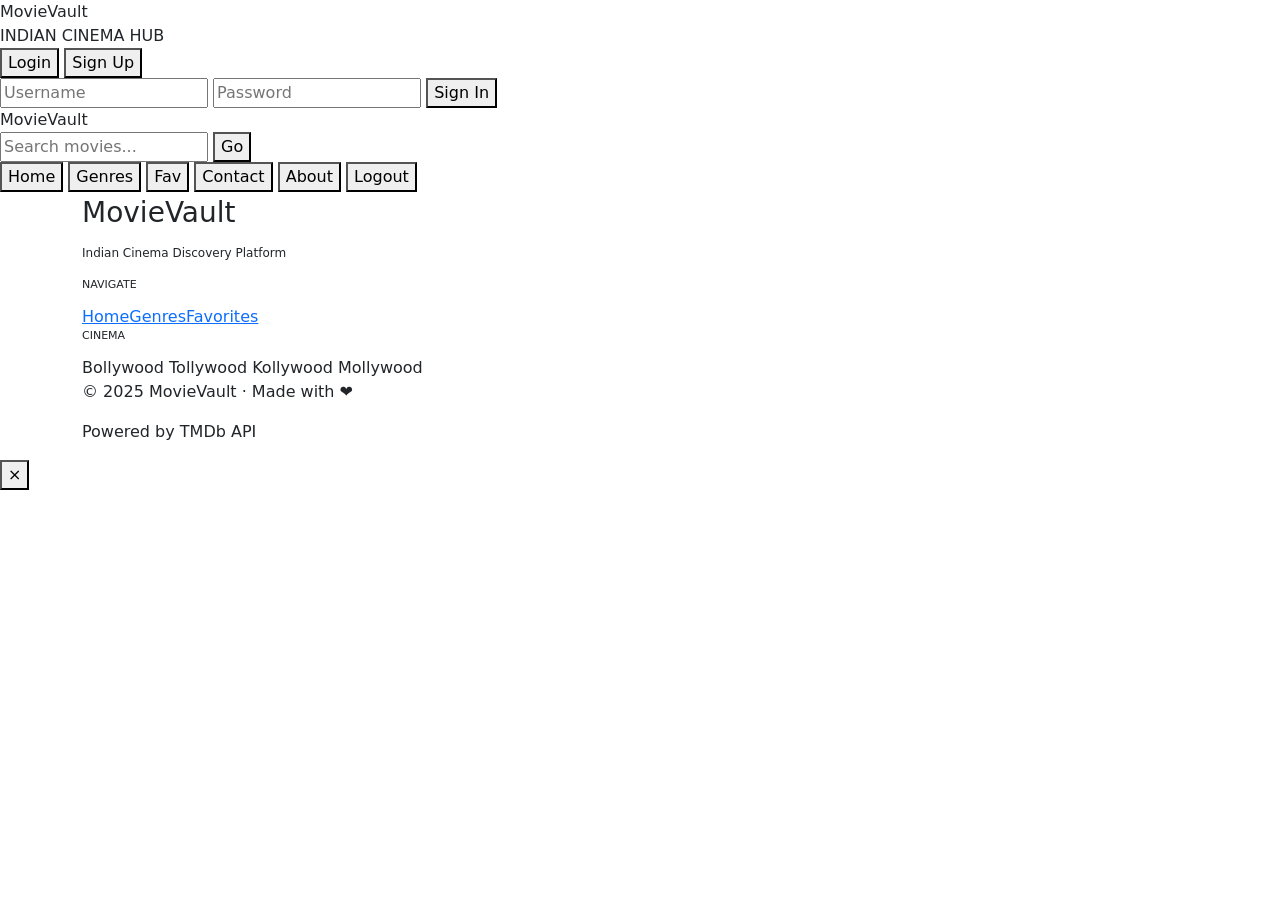
==== index.html @ 3cc4212f "Add files via upload" ====
<!DOCTYPE html>
<html lang="en">
<head>
<meta charset="UTF-8">
<meta name="viewport" content="width=device-width, initial-scale=1.0">
<title>MovieVault - Indian Cinema</title>
<!-- Bootstrap CSS (only framework used) -->
<link href="https://cdn.jsdelivr.net/npm/bootstrap@5.3.0/dist/css/bootstrap.min.css" rel="stylesheet">
<link rel="stylesheet" href="https://cdn.jsdelivr.net/npm/bootstrap-icons@1.11.0/font/bootstrap-icons.css">
<link href="https://fonts.googleapis.com/css2?family=Bebas+Neue&family=DM+Sans:wght@400;500;600;700&display=swap" rel="stylesheet">
<link rel="stylesheet" href="style.css">
</head>
<body>

<!-- LOGIN PAGE (full screen) -->
<div id="loginPage">
  <div class="login-card">
    <div class="login-logo"><span>Movie</span>Vault</div>
    <div class="login-tagline">INDIAN CINEMA HUB</div>
    <div class="tab-row">
      <button id="tabL" class="tab-btn active" onclick="switchTab('login')">Login</button>
      <button id="tabS" class="tab-btn" onclick="switchTab('signup')">Sign Up</button>
    </div>
    <div id="divLogin">
      <form onsubmit="event.preventDefault(); doLogin();">
        <input id="lUser" class="form-control-custom" type="text" placeholder="Username">
        <input id="lPass" class="form-control-custom" type="password" placeholder="Password">
        <button type="submit" class="btn-red">Sign In</button>
      </form>
    </div>
    <div id="divSignup" style="display:none;">
      <form onsubmit="event.preventDefault(); doSignup();">
        <input id="sUser" class="form-control-custom" type="text" placeholder="Username">
        <input id="sPass" class="form-control-custom" type="password" placeholder="Password (4+ chars)">
        <button type="submit" class="btn-red">Create Account</button>
      </form>
    </div>
  </div>
</div>

<!-- MAIN APP (hidden until logged in) -->
<div id="appShell">
  <nav class="topnav">
    <div class="topnav-inner">
      <span class="nav-logo" onclick="showHome()"><span>Movie</span>Vault</span>
      <form class="nav-search-wrap" onsubmit="event.preventDefault(); searchMovie();">
        <input id="searchInput" class="nav-search-input" placeholder="Search movies...">
        <button type="submit" class="nav-search-btn">Go</button>
      </form>
      <div class="nav-links">
        <button class="nav-link-btn" onclick="showHome()">Home</button>
        <button class="nav-link-btn" onclick="showGenres()">Genres</button>
        <button class="nav-link-btn" onclick="showFav()">Fav</button>
        <button class="nav-link-btn" onclick="showContact()">Contact</button>
        <button class="nav-link-btn" onclick="showAbout()">About</button>
        <button id="adminNavBtn" class="nav-link-btn admin-btn" style="display:none;" onclick="showAdminPanel()">Admin</button>
        <button class="nav-exit-btn" onclick="logout()">Logout</button>
      </div>
    </div>
  </nav>
  <div id="mainContent"></div>
  <footer class="site-footer">
    <div class="container">
      <div class="footer-main">
        <div><span class="nav-logo" style="font-size:28px;"><span style="color:var(--red);">Movie</span>Vault</span><p style="color:var(--gray); font-size:12px; margin-top:10px;">Indian Cinema Discovery Platform</p></div>
        <div><h4 style="color:var(--gray); font-size:11px; margin-bottom:14px;">NAVIGATE</h4><a class="footer-link" onclick="showHome()">Home</a><a class="footer-link" onclick="showGenres()">Genres</a><a class="footer-link" onclick="showFav()">Favorites</a></div>
        <div><h4 style="color:var(--gray); font-size:11px; margin-bottom:14px;">CINEMA</h4>
          <span class="footer-link">Bollywood</span>
          <span class="footer-link">Tollywood</span>
          <span class="footer-link">Kollywood</span>
          <span class="footer-link">Mollywood</span>
        </div>
      </div>
      <div class="footer-bottom"><p>© 2025 MovieVault · Made with ❤️</p><p>Powered by TMDb API</p></div>
    </div>
  </footer>
</div>

<!-- ADMIN MODAL -->
<div class="modal fade" id="adminModal" tabindex="-1">
  <div class="modal-dialog modal-dialog-centered">
    <div class="modal-content">
      <div class="modal-header">
        <h5 class="modal-title">Admin Panel</h5>
        <button type="button" class="btn-close btn-close-white" data-bs-dismiss="modal"></button>
      </div>
      <div class="modal-body">
        <div class="form-check form-switch mb-3">
          <input class="form-check-input" type="checkbox" id="toggleTrending" checked>
          <label class="form-check-label" for="toggleTrending">🔥 Show Trending Section</label>
        </div>
        <div class="form-check form-switch mb-3">
          <input class="form-check-input" type="checkbox" id="toggleTopRated" checked>
          <label class="form-check-label" for="toggleTopRated">⭐ Show Top Rated Section</label>
        </div>
        <div class="form-check form-switch mb-3">
          <input class="form-check-input" type="checkbox" id="toggleUpcoming" checked>
          <label class="form-check-label" for="toggleUpcoming">📅 Show Upcoming Section</label>
        </div>
        <button class="btn-red w-100" onclick="applyAdminSettings()">Apply & Refresh Home</button>
      </div>
    </div>
  </div>
</div>

<!-- MOVIE DETAIL MODAL (vanilla JS controlled) -->
<div id="movieModal" class="vanilla-modal">
  <div class="vanilla-modal-content">
    <div class="vanilla-modal-header">
      <button class="vanilla-modal-close" onclick="closeModal()">&times;</button>
    </div>
    <div class="vanilla-modal-body" id="modalBody"><div class="loader"></div></div>
  </div>
</div>

<script src="script.js"></script>
</body>
</html>
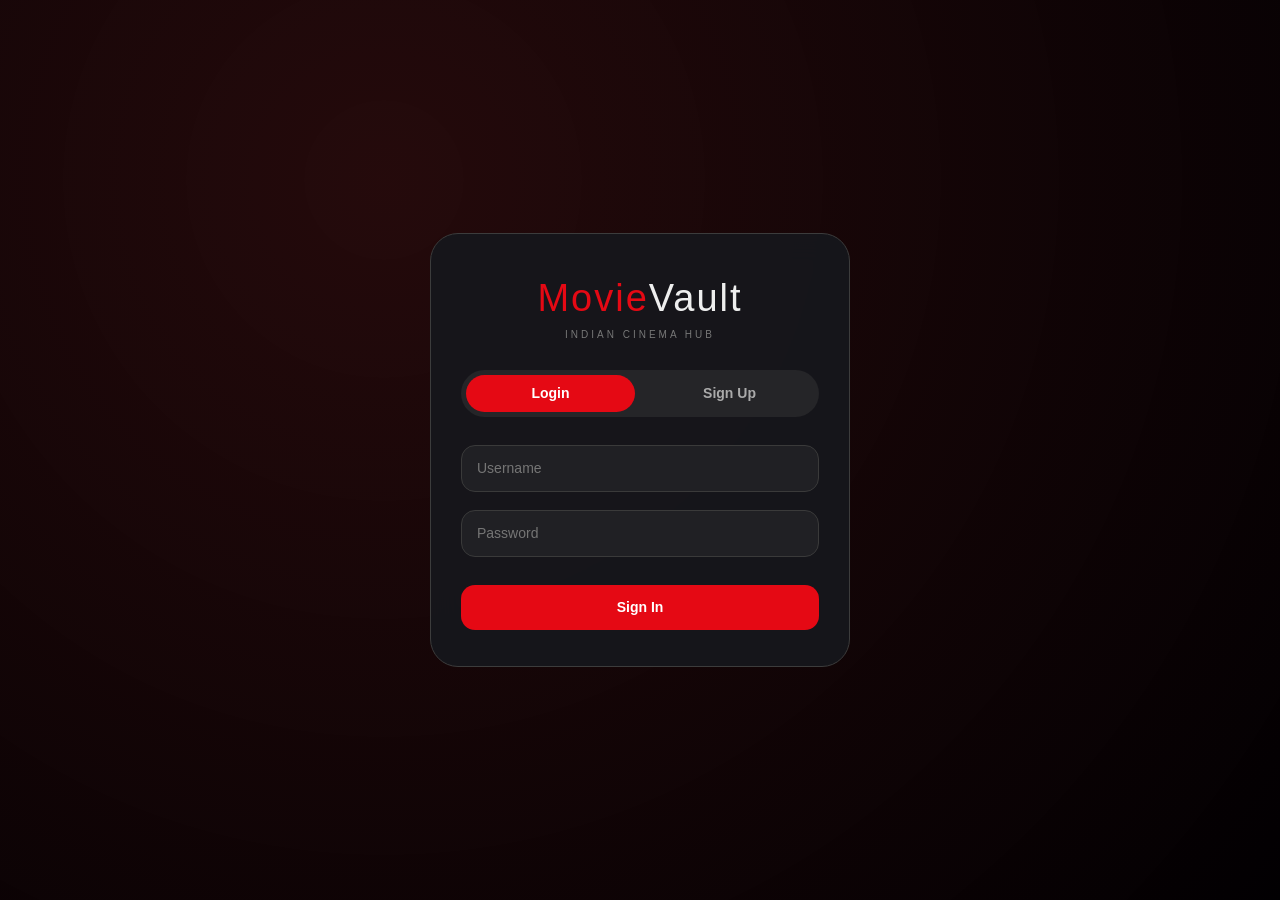
==== commit 1ca17c19: "Update index.html" ====
--- a/index.html
+++ b/index.html
@@ -8,7 +8,7 @@
 <link href="https://cdn.jsdelivr.net/npm/bootstrap@5.3.0/dist/css/bootstrap.min.css" rel="stylesheet">
 <link rel="stylesheet" href="https://cdn.jsdelivr.net/npm/bootstrap-icons@1.11.0/font/bootstrap-icons.css">
 <link href="https://fonts.googleapis.com/css2?family=Bebas+Neue&family=DM+Sans:wght@400;500;600;700&display=swap" rel="stylesheet">
-<link rel="stylesheet" href="style.css">
+<link rel="stylesheet" href="STYLE.css">
 </head>
 <body>
 
@@ -115,4 +115,4 @@
 
 <script src="script.js"></script>
 </body>
-</html>+</html>
--- a/STYLE.css
+++ b/STYLE.css
@@ -0,0 +1,161 @@
+/* FULL SCREEN RESET */
+html, body {
+  margin: 0;
+  padding: 0;
+  width: 100%;
+  height: 100%;
+  overflow-x: hidden;
+}
+* { margin: 0; padding: 0; box-sizing: border-box; }
+body { background: #0b0b0b; color: #eee; font-family: 'DM Sans', sans-serif; font-size: 14px; }
+:root { --red: #e50914; --dark-card: #151515; --border: #2c2c2c; --gray: #8a8a8a; --gold: #f5c518; }
+::-webkit-scrollbar { width: 5px; }
+::-webkit-scrollbar-track { background: #1a1a1a; }
+::-webkit-scrollbar-thumb { background: var(--red); }
+
+/* LOGIN PAGE – 100% viewport coverage */
+#loginPage {
+  position: fixed;
+  top: 0;
+  left: 0;
+  width: 100vw;
+  height: 100vh;
+  z-index: 999;
+  display: flex;
+  align-items: center;
+  justify-content: center;
+  background: radial-gradient(circle at 30% 20%, rgba(229,9,20,0.12), #020002);
+  margin: 0;
+  padding: 0;
+}
+.login-card {
+  background: rgba(22,22,28,0.96);
+  backdrop-filter: blur(14px);
+  border: 1px solid #3c3c3c;
+  border-radius: 28px;
+  padding: 36px 30px;
+  width: 100%;
+  max-width: 420px;
+}
+.login-logo { font-family: 'Bebas Neue', sans-serif; font-size: 38px; text-align: center; letter-spacing: 2px; }
+.login-logo span { color: var(--red); }
+.login-tagline { text-align: center; color: #777; font-size: 10px; letter-spacing: 3px; margin-bottom: 28px; }
+.tab-row { display: flex; gap: 10px; background: #252528; border-radius: 50px; padding: 5px; margin-bottom: 28px; }
+.tab-btn { flex: 1; background: transparent; border: none; padding: 8px 0; border-radius: 40px; color: #aaa; font-weight: 600; cursor: pointer; }
+.tab-btn.active { background: var(--red); color: white; }
+.form-control-custom { width: 100%; padding: 12px 15px; background: #202024; border: 1px solid #3a3a3a; border-radius: 14px; color: white; margin-bottom: 18px; outline: none; }
+.form-control-custom:focus { border-color: var(--red); }
+.btn-red { width: 100%; padding: 12px; background: var(--red); border: none; border-radius: 14px; color: white; font-weight: bold; cursor: pointer; margin-top: 10px; }
+
+#appShell { display: none; }
+
+/* navbar */
+.topnav { background: rgba(12,12,16,0.96); backdrop-filter: blur(14px); border-bottom: 1px solid var(--border); position: sticky; top: 0; z-index: 100; }
+.topnav-inner { display: flex; align-items: center; gap: 18px; padding: 12px 24px; flex-wrap: wrap; }
+.nav-logo { font-family: 'Bebas Neue', sans-serif; font-size: 30px; cursor: pointer; }
+.nav-logo span:first-child { color: var(--red); }
+.nav-search-wrap { display: flex; gap: 6px; background: #202024; border: 1px solid #3a3a3a; border-radius: 40px; padding: 6px 6px 6px 16px; flex: 1; max-width: 260px; }
+.nav-search-input { background: transparent; border: none; outline: none; color: white; flex: 1; }
+.nav-search-btn { background: var(--red); border: none; border-radius: 30px; padding: 5px 16px; color: white; cursor: pointer; }
+.nav-links { display: flex; gap: 8px; margin-left: auto; flex-wrap: wrap; }
+.nav-link-btn { background: transparent; border: 1px solid #3e3e3e; border-radius: 30px; padding: 6px 16px; color: #b0b0b0; cursor: pointer; }
+.nav-link-btn:hover { border-color: var(--red); color: white; }
+.nav-exit-btn { background: transparent; border: 1px solid rgba(229,9,20,0.5); border-radius: 30px; padding: 6px 16px; color: var(--red); cursor: pointer; }
+.admin-btn { background: #1a1a1a; border: 1px solid #f5c518; color: #f5c518; }
+
+/* hero */
+.hero { text-align: center; padding: 50px 20px 40px; background: linear-gradient(135deg, #0a0005, #050005); }
+.hero h1 { font-family: 'Bebas Neue', sans-serif; font-size: clamp(44px, 9vw, 80px); }
+.hero h1 span { color: var(--red); }
+.hero p { color: var(--gray); font-size: 13px; margin-top: 10px; }
+
+/* section titles */
+.section-title { display: flex; align-items: center; gap: 12px; margin: 35px 0 18px; }
+.section-title::before { content: ''; width: 5px; height: 24px; background: var(--red); border-radius: 3px; }
+.section-title span { font-family: 'Bebas Neue', sans-serif; font-size: 26px; }
+
+/* movie grid */
+.movie-grid { display: grid; grid-template-columns: repeat(auto-fill, minmax(145px, 1fr)); gap: 18px; }
+.movie-card { background: var(--dark-card); border-radius: 12px; overflow: hidden; cursor: pointer; border: 1px solid var(--border); transition: 0.2s; }
+.movie-card:hover { transform: translateY(-5px); border-color: var(--red); }
+.movie-card img { width: 100%; aspect-ratio: 2/3; object-fit: cover; }
+.movie-info { padding: 10px 12px; }
+.movie-title { font-size: 13px; font-weight: 600; margin-bottom: 4px; white-space: nowrap; overflow: hidden; text-overflow: ellipsis; }
+.movie-year { font-size: 11px; color: var(--gray); }
+.movie-badge { position: absolute; top: 8px; right: 8px; background: rgba(0,0,0,0.7); padding: 3px 8px; border-radius: 12px; font-size: 10px; color: var(--gold); }
+.movie-card-wrap { position: relative; }
+
+/* genre grid */
+.genre-grid { display: grid; grid-template-columns: repeat(auto-fill, minmax(115px, 1fr)); gap: 12px; margin: 30px 0; }
+.genre-card { background: #202024; border: 1px solid #3a3a3a; border-radius: 16px; padding: 14px 10px; text-align: center; cursor: pointer; }
+.genre-card:hover { background: var(--red); border-color: var(--red); color: white; }
+
+/* contact page - team members */
+.team-card { background: var(--dark-card); border: 1px solid var(--border); border-radius: 20px; padding: 30px; text-align: center; transition: 0.2s; }
+.team-card:hover { transform: translateY(-5px); border-color: var(--red); }
+.team-name { font-family: 'Bebas Neue', sans-serif; font-size: 24px; color: var(--red); margin-bottom: 15px; }
+.team-link { display: inline-block; background: #202024; border: 1px solid #3a3a3a; border-radius: 30px; padding: 8px 18px; color: #eee; text-decoration: none; font-size: 13px; transition: 0.2s; }
+.team-link:hover { background: var(--red); border-color: var(--red); color: white; }
+.team-grid { display: grid; grid-template-columns: repeat(auto-fill, minmax(250px, 1fr)); gap: 25px; margin: 30px 0; }
+
+/* about card */
+.info-card { background: var(--dark-card); border: 1px solid var(--border); border-radius: 20px; padding: 30px; }
+.about-grid { display: grid; grid-template-columns: repeat(auto-fill, minmax(220px, 1fr)); gap: 18px; margin: 30px 0; }
+.about-card { background: var(--dark-card); border: 1px solid var(--border); border-radius: 16px; padding: 22px; }
+.tech-item { background: var(--dark-card); border: 1px solid var(--border); border-radius: 14px; padding: 14px 18px; margin-bottom: 10px; }
+.stat-strip { display: grid; grid-template-columns: repeat(3, 1fr); gap: 1px; background: #3a3a3a; border-radius: 16px; overflow: hidden; margin: 30px 0; }
+.stat-box { background: var(--dark-card); padding: 24px; text-align: center; }
+.stat-num { font-family: 'Bebas Neue', sans-serif; font-size: 36px; color: var(--red); }
+
+/* footer */
+.site-footer { background: #0c0c0e; border-top: 1px solid var(--border); margin-top: 60px; padding: 35px 0 25px; }
+.footer-main { display: grid; grid-template-columns: 1.5fr 1fr 1fr; gap: 35px; }
+@media (max-width: 700px) { .footer-main { grid-template-columns: 1fr; } }
+.footer-bottom { border-top: 1px solid var(--border); padding-top: 22px; margin-top: 22px; display: flex; justify-content: space-between; flex-wrap: wrap; font-size: 12px; color: var(--gray); }
+.footer-link { display: block; color: var(--gray); margin-bottom: 8px; cursor: pointer; }
+.footer-link:hover { color: var(--red); }
+
+/* loader */
+.loader { width: 42px; height: 42px; border: 3px solid #2a2a2a; border-top-color: var(--red); border-radius: 50%; animation: spin 0.8s linear infinite; margin: 55px auto; }
+@keyframes spin { to { transform: rotate(360deg); } }
+
+/* empty state */
+.empty-state { text-align: center; padding: 70px 20px; color: var(--gray); }
+.container { max-width: 1250px; margin: 0 auto; padding: 0 22px; }
+
+/* VANILLA MODAL (no Bootstrap JS) */
+.vanilla-modal {
+  display: none;
+  position: fixed;
+  top: 0;
+  left: 0;
+  width: 100%;
+  height: 100%;
+  background: rgba(0,0,0,0.85);
+  z-index: 1100;
+  align-items: center;
+  justify-content: center;
+}
+.vanilla-modal-content {
+  background: var(--dark-card);
+  border-radius: 20px;
+  max-width: 700px;
+  width: 90%;
+  max-height: 85vh;
+  overflow-y: auto;
+  border: 1px solid var(--border);
+}
+.vanilla-modal-header {
+  padding: 15px 20px;
+  text-align: right;
+  border-bottom: 1px solid var(--border);
+}
+.vanilla-modal-close {
+  background: transparent;
+  border: none;
+  font-size: 28px;
+  color: #aaa;
+  cursor: pointer;
+}
+.vanilla-modal-close:hover { color: var(--red); }
+.vanilla-modal-body { padding: 20px; }
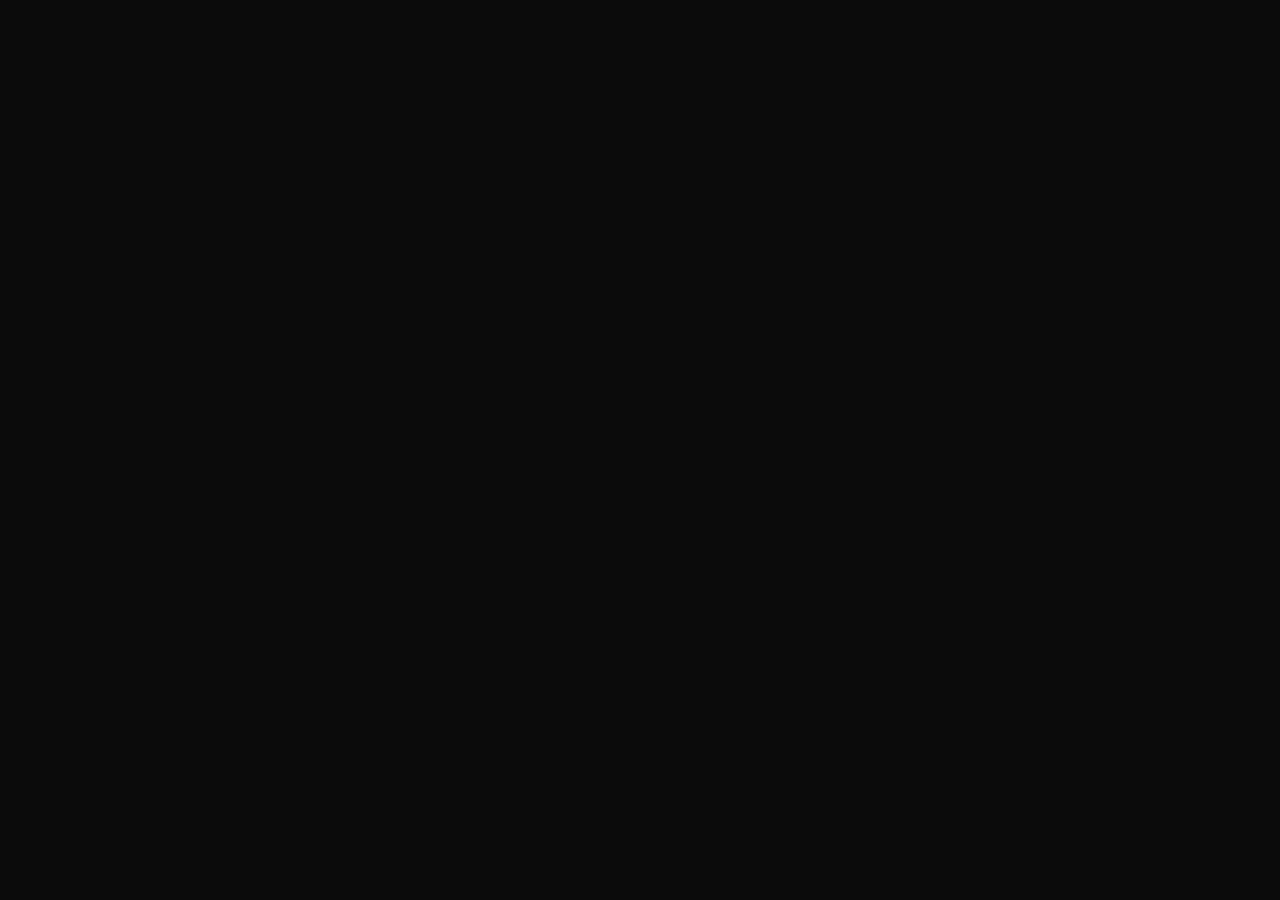
==== commit 48bd1310: "Update index.html" ====
--- a/index.html
+++ b/index.html
@@ -4,7 +4,6 @@
 <meta charset="UTF-8">
 <meta name="viewport" content="width=device-width, initial-scale=1.0">
 <title>MovieVault - Indian Cinema</title>
-<!-- Bootstrap CSS (only framework used) -->
 <link href="https://cdn.jsdelivr.net/npm/bootstrap@5.3.0/dist/css/bootstrap.min.css" rel="stylesheet">
 <link rel="stylesheet" href="https://cdn.jsdelivr.net/npm/bootstrap-icons@1.11.0/font/bootstrap-icons.css">
 <link href="https://fonts.googleapis.com/css2?family=Bebas+Neue&family=DM+Sans:wght@400;500;600;700&display=swap" rel="stylesheet">
@@ -12,33 +11,7 @@
 </head>
 <body>
 
-<!-- LOGIN PAGE (full screen) -->
-<div id="loginPage">
-  <div class="login-card">
-    <div class="login-logo"><span>Movie</span>Vault</div>
-    <div class="login-tagline">INDIAN CINEMA HUB</div>
-    <div class="tab-row">
-      <button id="tabL" class="tab-btn active" onclick="switchTab('login')">Login</button>
-      <button id="tabS" class="tab-btn" onclick="switchTab('signup')">Sign Up</button>
-    </div>
-    <div id="divLogin">
-      <form onsubmit="event.preventDefault(); doLogin();">
-        <input id="lUser" class="form-control-custom" type="text" placeholder="Username">
-        <input id="lPass" class="form-control-custom" type="password" placeholder="Password">
-        <button type="submit" class="btn-red">Sign In</button>
-      </form>
-    </div>
-    <div id="divSignup" style="display:none;">
-      <form onsubmit="event.preventDefault(); doSignup();">
-        <input id="sUser" class="form-control-custom" type="text" placeholder="Username">
-        <input id="sPass" class="form-control-custom" type="password" placeholder="Password (4+ chars)">
-        <button type="submit" class="btn-red">Create Account</button>
-      </form>
-    </div>
-  </div>
-</div>
-
-<!-- MAIN APP (hidden until logged in) -->
+<!-- MAIN APP -->
 <div id="appShell">
   <nav class="topnav">
     <div class="topnav-inner">
@@ -49,11 +22,11 @@
       </form>
       <div class="nav-links">
         <button class="nav-link-btn" onclick="showHome()">Home</button>
-        <button class="nav-link-btn" onclick="showGenres()">Genres</button>
-        <button class="nav-link-btn" onclick="showFav()">Fav</button>
-        <button class="nav-link-btn" onclick="showContact()">Contact</button>
-        <button class="nav-link-btn" onclick="showAbout()">About</button>
-        <button id="adminNavBtn" class="nav-link-btn admin-btn" style="display:none;" onclick="showAdminPanel()">Admin</button>
+        <button class="nav-link-btn" onclick="window.location.href='genres.html'">Genres</button>
+        <button class="nav-link-btn" onclick="window.location.href='favourites.html'">Fav</button>
+        <button class="nav-link-btn" onclick="window.location.href='contact.html'">Contact</button>
+        <button class="nav-link-btn" onclick="window.location.href='about.html'">About</button>
+        <button id="adminNavBtn" class="nav-link-btn admin-btn" style="display:none;" onclick="window.location.href='admin.html'">Admin</button>
         <button class="nav-exit-btn" onclick="logout()">Logout</button>
       </div>
     </div>
@@ -63,7 +36,7 @@
     <div class="container">
       <div class="footer-main">
         <div><span class="nav-logo" style="font-size:28px;"><span style="color:var(--red);">Movie</span>Vault</span><p style="color:var(--gray); font-size:12px; margin-top:10px;">Indian Cinema Discovery Platform</p></div>
-        <div><h4 style="color:var(--gray); font-size:11px; margin-bottom:14px;">NAVIGATE</h4><a class="footer-link" onclick="showHome()">Home</a><a class="footer-link" onclick="showGenres()">Genres</a><a class="footer-link" onclick="showFav()">Favorites</a></div>
+        <div><h4 style="color:var(--gray); font-size:11px; margin-bottom:14px;">NAVIGATE</h4><a class="footer-link" onclick="showHome()">Home</a><a class="footer-link" onclick="window.location.href='genres.html'">Genres</a><a class="footer-link" onclick="window.location.href='favourites.html'">Favorites</a></div>
         <div><h4 style="color:var(--gray); font-size:11px; margin-bottom:14px;">CINEMA</h4>
           <span class="footer-link">Bollywood</span>
           <span class="footer-link">Tollywood</span>
@@ -74,33 +47,6 @@
       <div class="footer-bottom"><p>© 2025 MovieVault · Made with ❤️</p><p>Powered by TMDb API</p></div>
     </div>
   </footer>
-</div>
-
-<!-- ADMIN MODAL -->
-<div class="modal fade" id="adminModal" tabindex="-1">
-  <div class="modal-dialog modal-dialog-centered">
-    <div class="modal-content">
-      <div class="modal-header">
-        <h5 class="modal-title">Admin Panel</h5>
-        <button type="button" class="btn-close btn-close-white" data-bs-dismiss="modal"></button>
-      </div>
-      <div class="modal-body">
-        <div class="form-check form-switch mb-3">
-          <input class="form-check-input" type="checkbox" id="toggleTrending" checked>
-          <label class="form-check-label" for="toggleTrending">🔥 Show Trending Section</label>
-        </div>
-        <div class="form-check form-switch mb-3">
-          <input class="form-check-input" type="checkbox" id="toggleTopRated" checked>
-          <label class="form-check-label" for="toggleTopRated">⭐ Show Top Rated Section</label>
-        </div>
-        <div class="form-check form-switch mb-3">
-          <input class="form-check-input" type="checkbox" id="toggleUpcoming" checked>
-          <label class="form-check-label" for="toggleUpcoming">📅 Show Upcoming Section</label>
-        </div>
-        <button class="btn-red w-100" onclick="applyAdminSettings()">Apply & Refresh Home</button>
-      </div>
-    </div>
-  </div>
 </div>
 
 <!-- MOVIE DETAIL MODAL (vanilla JS controlled) -->
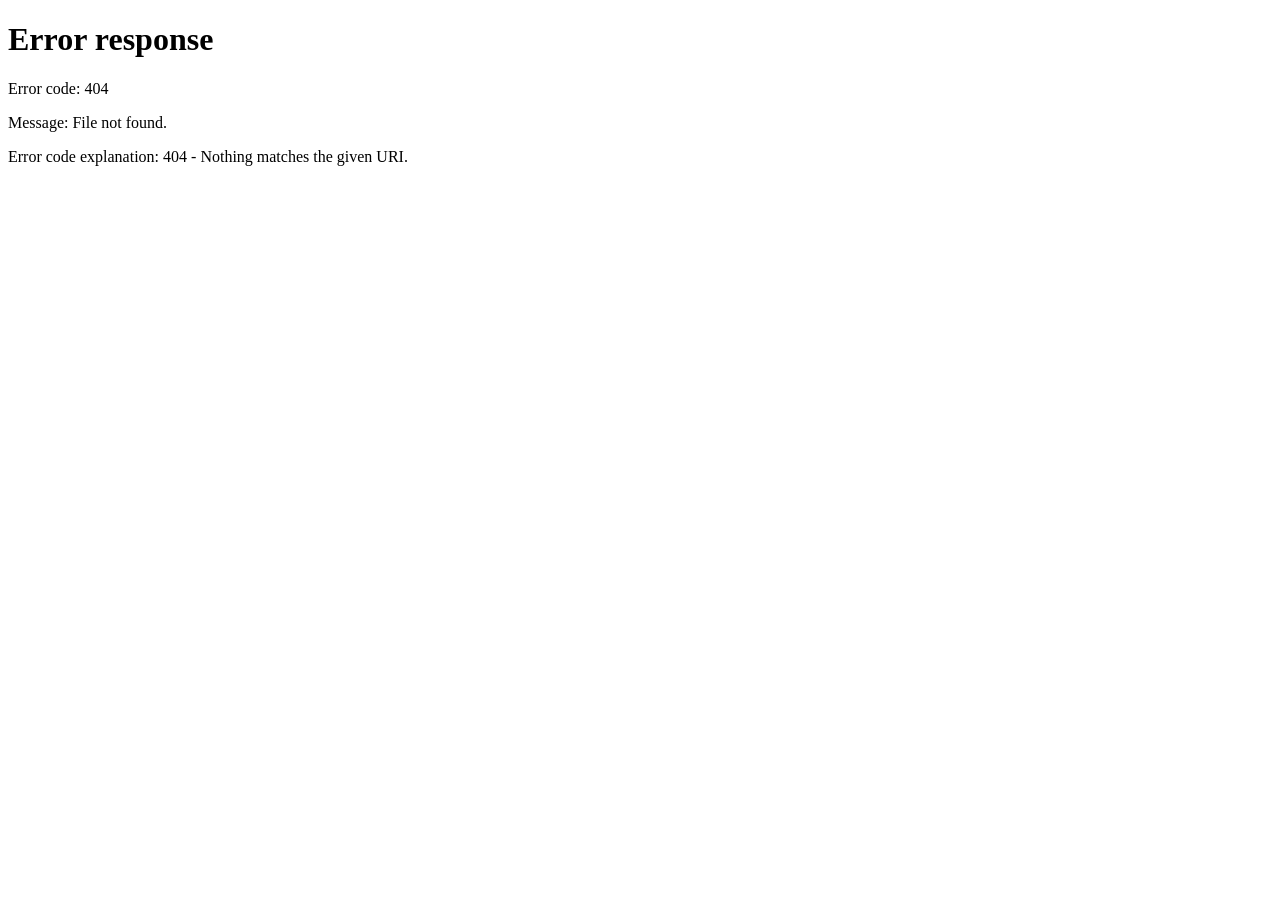
==== commit db946bdb: "Update index.html" ====
--- a/index.html
+++ b/index.html
@@ -1,64 +1,21 @@
 <!DOCTYPE html>
 <html lang="en">
 <head>
-<meta charset="UTF-8">
-<meta name="viewport" content="width=device-width, initial-scale=1.0">
-<title>MovieVault - Indian Cinema</title>
-<link href="https://cdn.jsdelivr.net/npm/bootstrap@5.3.0/dist/css/bootstrap.min.css" rel="stylesheet">
-<link rel="stylesheet" href="https://cdn.jsdelivr.net/npm/bootstrap-icons@1.11.0/font/bootstrap-icons.css">
-<link href="https://fonts.googleapis.com/css2?family=Bebas+Neue&family=DM+Sans:wght@400;500;600;700&display=swap" rel="stylesheet">
-<link rel="stylesheet" href="STYLE.css">
+  <meta charset="UTF-8">
+  <meta name="viewport" content="width=device-width, initial-scale=1.0">
+  <title>MovieVault</title>
+  <link rel="stylesheet" href="style.css">
+  <script src="script.js" defer></script>
 </head>
 <body>
-
-<!-- MAIN APP -->
-<div id="appShell">
-  <nav class="topnav">
-    <div class="topnav-inner">
-      <span class="nav-logo" onclick="showHome()"><span>Movie</span>Vault</span>
-      <form class="nav-search-wrap" onsubmit="event.preventDefault(); searchMovie();">
-        <input id="searchInput" class="nav-search-input" placeholder="Search movies...">
-        <button type="submit" class="nav-search-btn">Go</button>
-      </form>
-      <div class="nav-links">
-        <button class="nav-link-btn" onclick="showHome()">Home</button>
-        <button class="nav-link-btn" onclick="window.location.href='genres.html'">Genres</button>
-        <button class="nav-link-btn" onclick="window.location.href='favourites.html'">Fav</button>
-        <button class="nav-link-btn" onclick="window.location.href='contact.html'">Contact</button>
-        <button class="nav-link-btn" onclick="window.location.href='about.html'">About</button>
-        <button id="adminNavBtn" class="nav-link-btn admin-btn" style="display:none;" onclick="window.location.href='admin.html'">Admin</button>
-        <button class="nav-exit-btn" onclick="logout()">Logout</button>
-      </div>
-    </div>
-  </nav>
-  <div id="mainContent"></div>
-  <footer class="site-footer">
-    <div class="container">
-      <div class="footer-main">
-        <div><span class="nav-logo" style="font-size:28px;"><span style="color:var(--red);">Movie</span>Vault</span><p style="color:var(--gray); font-size:12px; margin-top:10px;">Indian Cinema Discovery Platform</p></div>
-        <div><h4 style="color:var(--gray); font-size:11px; margin-bottom:14px;">NAVIGATE</h4><a class="footer-link" onclick="showHome()">Home</a><a class="footer-link" onclick="window.location.href='genres.html'">Genres</a><a class="footer-link" onclick="window.location.href='favourites.html'">Favorites</a></div>
-        <div><h4 style="color:var(--gray); font-size:11px; margin-bottom:14px;">CINEMA</h4>
-          <span class="footer-link">Bollywood</span>
-          <span class="footer-link">Tollywood</span>
-          <span class="footer-link">Kollywood</span>
-          <span class="footer-link">Mollywood</span>
-        </div>
-      </div>
-      <div class="footer-bottom"><p>© 2025 MovieVault · Made with ❤️</p><p>Powered by TMDb API</p></div>
-    </div>
-  </footer>
-</div>
-
-<!-- MOVIE DETAIL MODAL (vanilla JS controlled) -->
-<div id="movieModal" class="vanilla-modal">
-  <div class="vanilla-modal-content">
-    <div class="vanilla-modal-header">
-      <button class="vanilla-modal-close" onclick="closeModal()">&times;</button>
-    </div>
-    <div class="vanilla-modal-body" id="modalBody"><div class="loader"></div></div>
-  </div>
-</div>
-
-<script src="script.js"></script>
+  <script>
+    // Check if user is already logged in
+    const savedUser = localStorage.getItem("currentUser");
+    if (savedUser) {
+      window.location.href = "home.html";
+    } else {
+      window.location.href = "login.html";
+    }
+  </script>
 </body>
 </html>
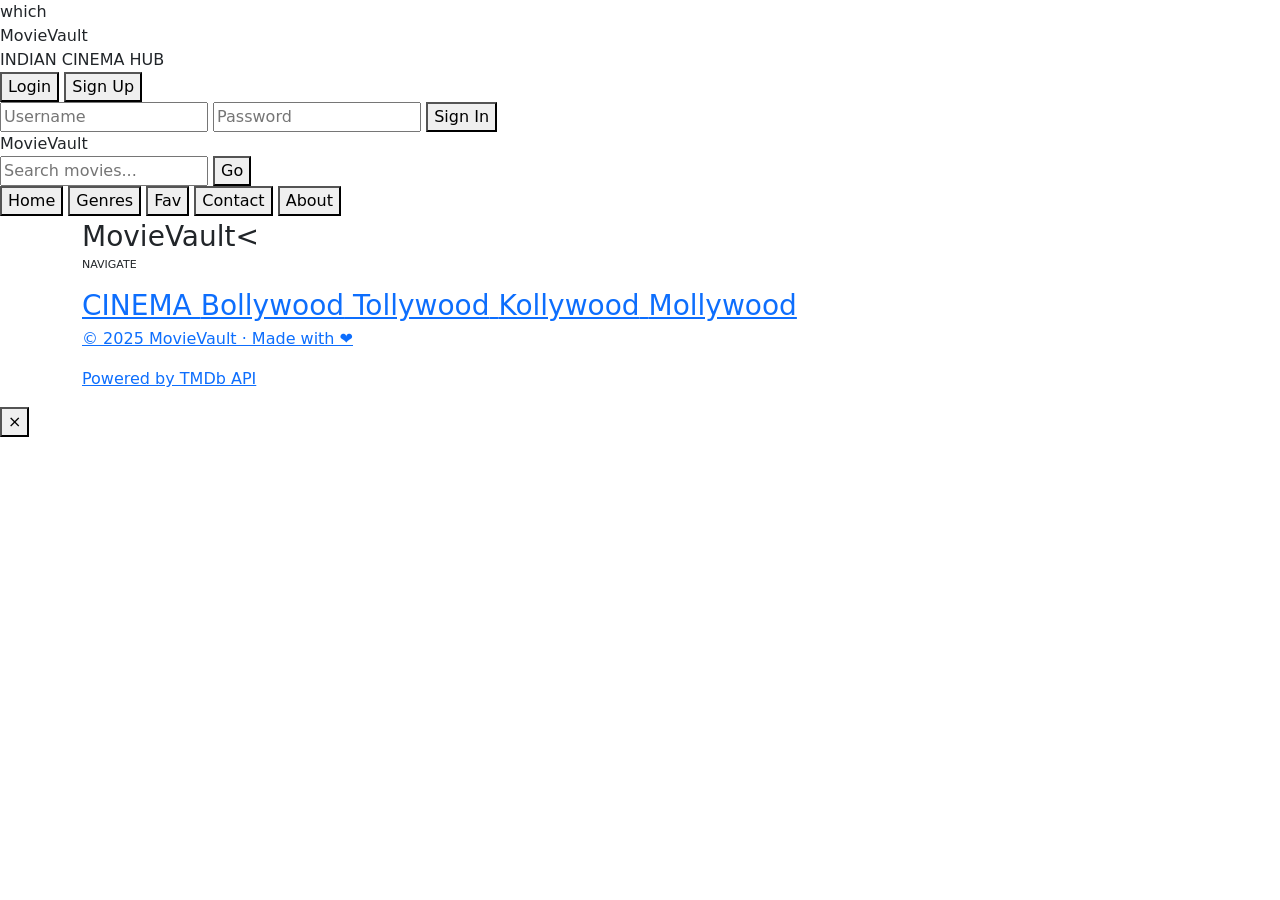
==== commit 0a8cff19: "Update index.html" ====
--- a/index.html
+++ b/index.html
@@ -1,21 +1,122 @@
 <!DOCTYPE html>
 <html lang="en">
 <head>
-  <meta charset="UTF-8">
-  <meta name="viewport" content="width=device-width, initial-scale=1.0">
-  <title>MovieVault</title>
-  <link rel="stylesheet" href="style.css">
-  <script src="script.js" defer></script>
+<meta charset="UTF-8">
+<meta name="viewport" content="width=device-width, initial-scale=1.0">
+<title>MovieVault - Indian Cinema</title>
+<!-- Bootstrap CSS (only framework used) -->
+<link href="https://cdn.jsdelivr.net/npm/bootstrap@5.3.0/dist/css/bootstrap.min.css" rel="stylesheet">
+<link rel="stylesheet" href="https://cdn.jsdelivr.net/npm/bootstrap-icons@1.11.0/font/bootstrap-icons.css">
+<link href="https://fonts.googleapis.com/css2?family=Bebas+Neue&family=DM+Sans:wght@400;500;600;700&display=sw
+<link rel="stylesheet" href="STYLE.css">
 </head>
 <body>
-  <script>
-    // Check if user is already logged in
-    const savedUser = localStorage.getItem("currentUser");
-    if (savedUser) {
-      window.location.href = "home.html";
-    } else {
-      window.location.href = "login.html";
-    }
-  </script>
+which 
+<!-- LOGIN PAGE (full screen) -->
+<div id="loginPage">
+  <div class="login-card">
+    <div class="login-logo"><span>Movie</span>Vault</div>
+    <div class="login-tagline">INDIAN CINEMA HUB</div>
+    <div class="tab-row">
+      <button id="tabL" class="tab-btn active" onclick="switchTab('login')">Login</button>
+      <button id="tabS" class="tab-btn" onclick="switchTab('signup')">Sign Up</button>
+    </div>
+    <div id="divLogin">
+      <form onsubmit="event.preventDefault(); doLogin();">
+        <input id="lUser" class="form-control-custom" type="text" placeholder="Username">
+        <input id="lPass" class="form-control-custom" type="password" placeholder="Password">
+        <button type="submit" class="btn-red">Sign In</button>
+      </form>
+    </div>
+    <div id="divSignup" style="display:none;">
+      <form onsubmit="event.preventDefault(); doSignup();">
+        <input id="sUser" class="form-control-custom" type="text" placeholder="Username">
+        <input id="sPass" class="form-control-custom" type="password" placeholder="Password (4+ chars)">
+        <button type="submit" class="btn-red">Create Account</button>
+      </form>
+    </div>
+  </div>
+</div>
+
+
+<!-- MAIN APP (hidden until logged in) -->
+<div id="appShell">
+  <nav class="topnav">
+    <div class="topnav-inner">
+      <span class="nav-logo" onclick="showHome()"><span>Movie</span>Vault</span>
+      <form class="nav-search-wrap" onsubmit="event.preventDefault(); searchMovie();">
+        <input id="searchInput" class="nav-search-input" placeholder="Search movies...">
+        <button type="submit" class="nav-search-btn">Go</button>
+      </form>
+      <div class="nav-links">
+        <button class="nav-link-btn" onclick="showHome()">Home</button>
+        <button class="nav-link-btn" onclick="showGenres()">Genres</button>
+        <button class="nav-link-btn" onclick="showFav()">Fav</button>
+        <button class="nav-link-btn" onclick="showContact()">Contact</button>
+        <button class="nav-link-btn" onclick="showAbout()">About</button>
+        <button id="adminNavBtn" class="nav-link-btn admin-btn" style="display:none;" onclick="showAdminPanel(
+        <button class="nav-exit-btn" onclick="logout()">Logout</button>
+      </div>
+    </div>
+  </nav>
+  <div id="mainContent"></div>
+  <footer class="site-footer">
+    <div class="container">
+      <div class="footer-main">
+        <div><span class="nav-logo" style="font-size:28px;"><span style="color:var(--red);">Movie</span>Vault<
+        <div><h4 style="color:var(--gray); font-size:11px; margin-bottom:14px;">NAVIGATE</h4><a class="footer-
+        <div><h4 style="color:var(--gray); font-size:11px; margin-bottom:14px;">CINEMA</h4>
+          <span class="footer-link">Bollywood</span>
+          <span class="footer-link">Tollywood</span>
+          <span class="footer-link">Kollywood</span>
+          <span class="footer-link">Mollywood</span>
+        </div>
+      </div>
+      <div class="footer-bottom"><p>© 2025 MovieVault · Made with ❤️</p><p>Powered by TMDb API</p></div>
+    </div>
+  </footer>
+</div>
+
+
+<!-- ADMIN MODAL -->
+<div class="modal fade" id="adminModal" tabindex="-1">
+  <div class="modal-dialog modal-dialog-centered">
+    <div class="modal-content">
+      <div class="modal-header">
+        <h5 class="modal-title">Admin Panel</h5>
+        <button type="button" class="btn-close btn-close-white" data-bs-dismiss="modal"></button>
+      </div>
+      <div class="modal-body">
+        <div class="form-check form-switch mb-3">
+          <input class="form-check-input" type="checkbox" id="toggleTrending" checked>
+          <label class="form-check-label" for="toggleTrending">🔥 Show Trending Section</label>
+        </div>
+        <div class="form-check form-switch mb-3">
+          <input class="form-check-input" type="checkbox" id="toggleTopRated" checked>
+          <label class="form-check-label" for="toggleTopRated">⭐ Show Top Rated Section</label>
+        </div>
+        <div class="form-check form-switch mb-3">
+          <input class="form-check-input" type="checkbox" id="toggleUpcoming" checked>
+          <label class="form-check-label" for="toggleUpcoming">📅 Show Upcoming Section</label>
+        </div>
+        <button class="btn-red w-100" onclick="applyAdminSettings()">Apply & Refresh Home</button>
+      </div>
+    </div>
+  </div>
+</div>
+
+
+<!-- MOVIE DETAIL MODAL (vanilla JS controlled) -->
+<div id="movieModal" class="vanilla-modal">
+  <div class="vanilla-modal-content">
+    <div class="vanilla-modal-header">
+      <button class="vanilla-modal-close" onclick="closeModal()">&times;</button>
+    </div>
+    <div class="vanilla-modal-body" id="modalBody"><div class="loader"></div></div>
+  </div>
+</div>
+
+
+<script src="script.js"></script>
 </body>
 </html>
